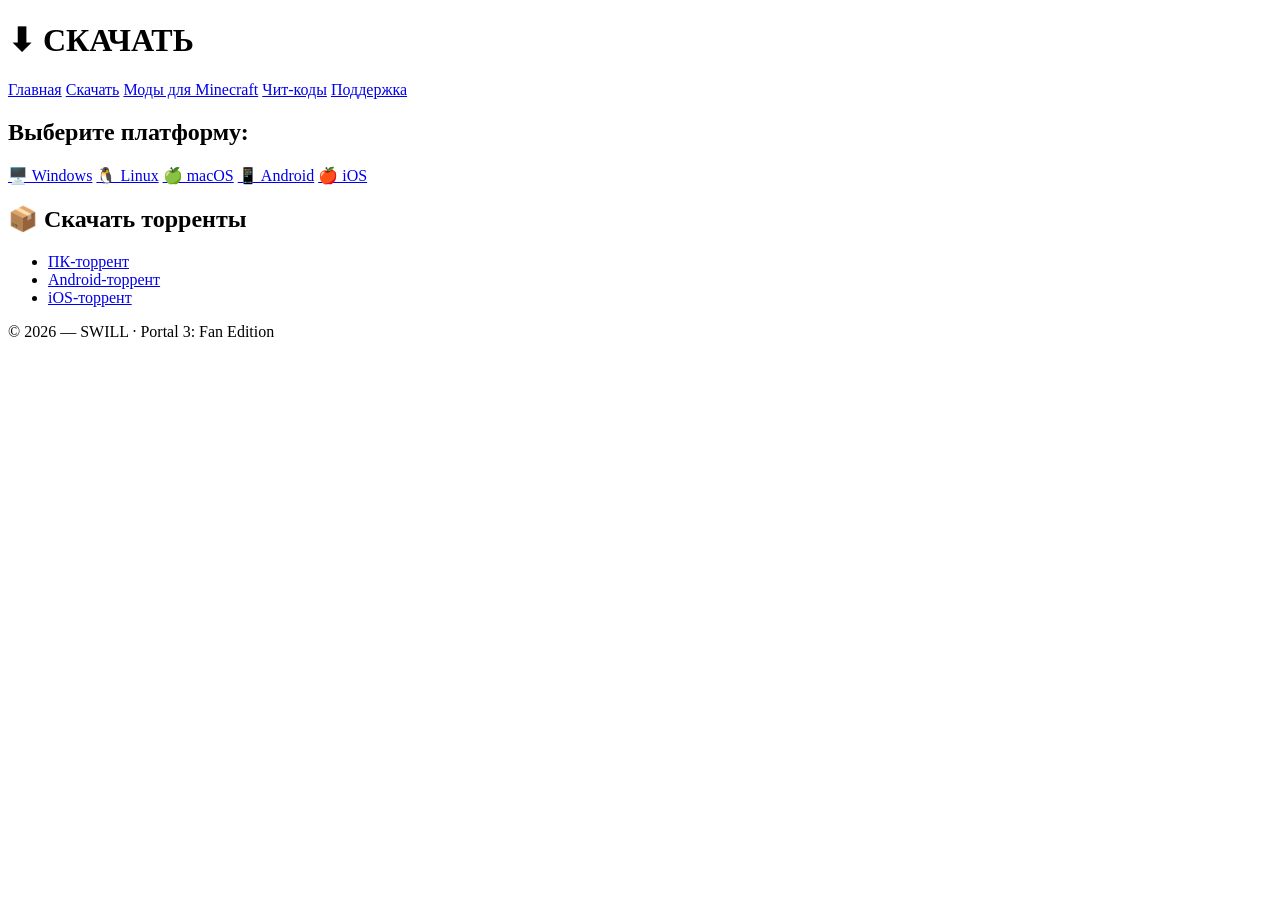
==== download.html @ f4ec0e8f "Create download.html" ====
<!DOCTYPE html>
<html lang="ru">
<head>
    <meta charset="UTF-8">
    <meta name="viewport" content="width=device-width, initial-scale=1.0">
    <title>Скачать Portal 3: Fan Edition</title>
    <link rel="stylesheet" href="style.css">
</head>
<body>
    <div class="container">
        <h1>⬇ СКАЧАТЬ</h1>
        <div class="menu">
            <a href="index.html">Главная</a>
            <a href="download.html">Скачать</a>
            <a href="minecraft.html">Моды для Minecraft</a>
            <a href="cheats.html">Чит-коды</a>
            <a href="support.html">Поддержка</a>
        </div>

        <h2>Выберите платформу:</h2>
        <div class="platforms">
            <a href="#" class="platform">🖥️ Windows</a>
            <a href="#" class="platform">🐧 Linux</a>
            <a href="#" class="platform">🍏 macOS</a>
            <a href="#" class="platform">📱 Android</a>
            <a href="#" class="platform">🍎 iOS</a>
        </div>

        <div class="section">
            <h2>📦 Скачать торренты</h2>
            <ul>
                <li><a href="#">ПК-торрент</a></li>
                <li><a href="#">Android-торрент</a></li>
                <li><a href="#">iOS-торрент</a></li>
            </ul>
        </div>
        <div class="footer">© 2026 — SWILL · Portal 3: Fan Edition</div>
    </div>
</body>
  </html>
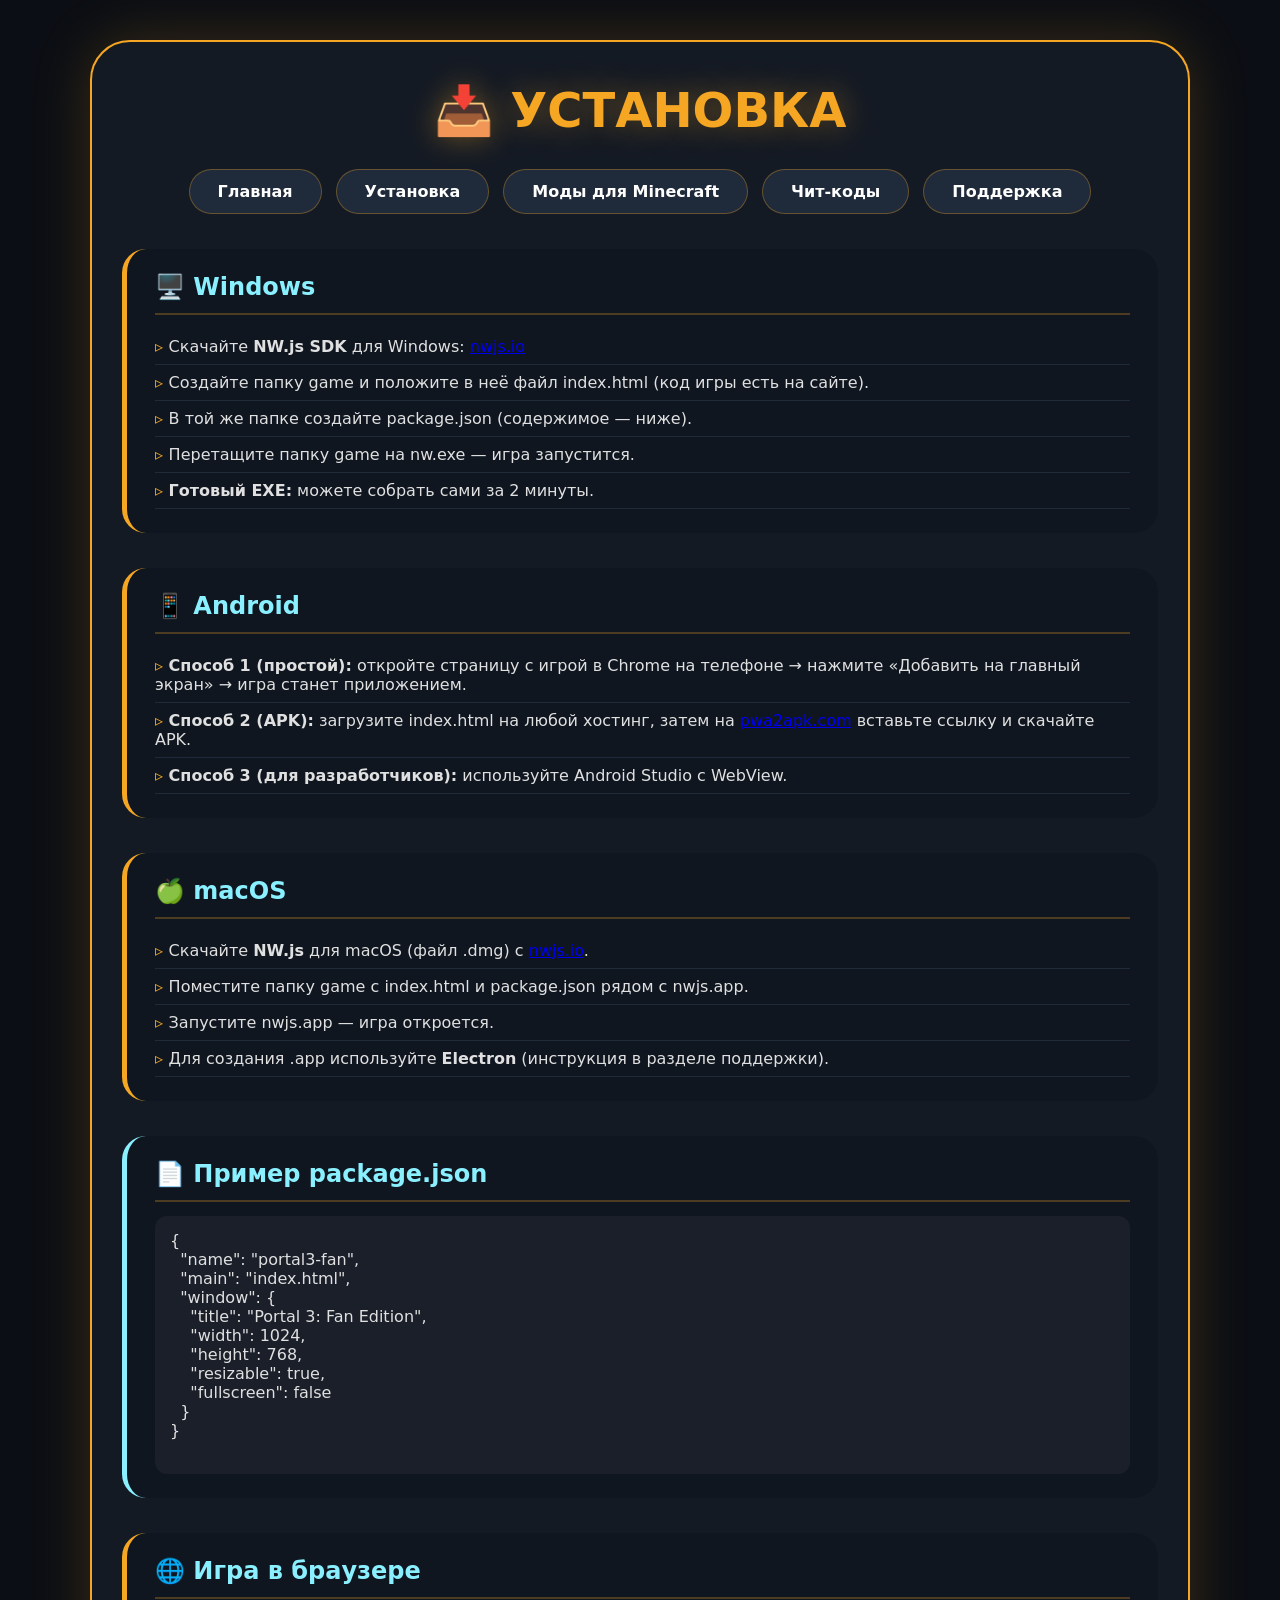
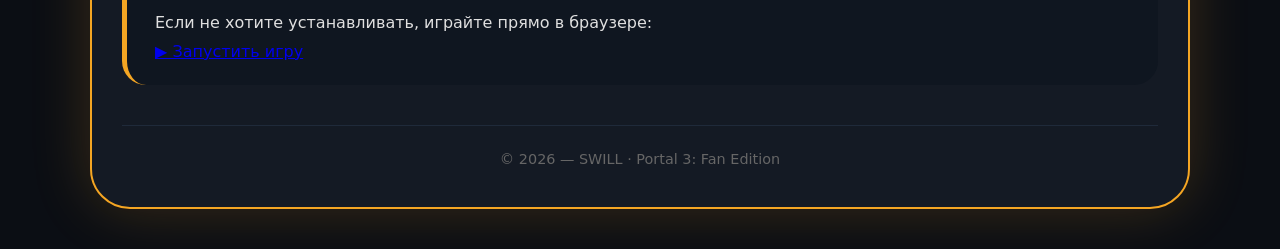
==== commit 08cedb8c: "Create download.html" ====
--- a/download.html
+++ b/download.html
@@ -1,40 +1,76 @@
 <!DOCTYPE html>
 <html lang="ru">
 <head>
-    <meta charset="UTF-8">
-    <meta name="viewport" content="width=device-width, initial-scale=1.0">
-    <title>Скачать Portal 3: Fan Edition</title>
-    <link rel="stylesheet" href="style.css">
+    <meta charset="UTF-8" />
+    <meta name="viewport" content="width=device-width, initial-scale=1.0" />
+    <title>Установка Portal 3: Fan Edition</title>
+    <link rel="stylesheet" href="style.css" />
 </head>
 <body>
-    <div class="container">
-        <h1>⬇ СКАЧАТЬ</h1>
-        <div class="menu">
-            <a href="index.html">Главная</a>
-            <a href="download.html">Скачать</a>
-            <a href="minecraft.html">Моды для Minecraft</a>
-            <a href="cheats.html">Чит-коды</a>
-            <a href="support.html">Поддержка</a>
-        </div>
+<div class="container">
+    <h1>📥 УСТАНОВКА</h1>
+    <div class="menu">
+        <a href="index.html">Главная</a>
+        <a href="download.html">Установка</a>
+        <a href="minecraft.html">Моды для Minecraft</a>
+        <a href="cheats.html">Чит-коды</a>
+        <a href="support.html">Поддержка</a>
+    </div>
 
-        <h2>Выберите платформу:</h2>
-        <div class="platforms">
-            <a href="#" class="platform">🖥️ Windows</a>
-            <a href="#" class="platform">🐧 Linux</a>
-            <a href="#" class="platform">🍏 macOS</a>
-            <a href="#" class="platform">📱 Android</a>
-            <a href="#" class="platform">🍎 iOS</a>
-        </div>
+    <div class="section">
+        <h2>🖥️ Windows</h2>
+        <ul>
+            <li>Скачайте <strong>NW.js SDK</strong> для Windows: <a href="https://nwjs.io" target="_blank">nwjs.io</a></li>
+            <li>Создайте папку <code>game</code> и положите в неё файл <code>index.html</code> (код игры есть на сайте).</li>
+            <li>В той же папке создайте <code>package.json</code> (содержимое — ниже).</li>
+            <li>Перетащите папку <code>game</code> на <code>nw.exe</code> — игра запустится.</li>
+            <li><strong>Готовый EXE:</strong> можете собрать сами за 2 минуты.</li>
+        </ul>
+    </div>
 
-        <div class="section">
-            <h2>📦 Скачать торренты</h2>
-            <ul>
-                <li><a href="#">ПК-торрент</a></li>
-                <li><a href="#">Android-торрент</a></li>
-                <li><a href="#">iOS-торрент</a></li>
-            </ul>
-        </div>
-        <div class="footer">© 2026 — SWILL · Portal 3: Fan Edition</div>
+    <div class="section">
+        <h2>📱 Android</h2>
+        <ul>
+            <li><strong>Способ 1 (простой):</strong> откройте страницу с игрой в Chrome на телефоне → нажмите «Добавить на главный экран» → игра станет приложением.</li>
+            <li><strong>Способ 2 (APK):</strong> загрузите <code>index.html</code> на любой хостинг, затем на <a href="https://pwa2apk.com" target="_blank">pwa2apk.com</a> вставьте ссылку и скачайте APK.</li>
+            <li><strong>Способ 3 (для разработчиков):</strong> используйте Android Studio с WebView.</li>
+        </ul>
     </div>
+
+    <div class="section">
+        <h2>🍏 macOS</h2>
+        <ul>
+            <li>Скачайте <strong>NW.js</strong> для macOS (файл .dmg) с <a href="https://nwjs.io" target="_blank">nwjs.io</a>.</li>
+            <li>Поместите папку <code>game</code> с <code>index.html</code> и <code>package.json</code> рядом с <code>nwjs.app</code>.</li>
+            <li>Запустите <code>nwjs.app</code> — игра откроется.</li>
+            <li>Для создания .app используйте <strong>Electron</strong> (инструкция в разделе поддержки).</li>
+        </ul>
+    </div>
+
+    <div class="section" style="border-left-color: #8af0ff;">
+        <h2>📄 Пример package.json</h2>
+        <pre style="background:#1a1f2a;padding:15px;border-radius:12px;overflow-x:auto;">
+{
+  "name": "portal3-fan",
+  "main": "index.html",
+  "window": {
+    "title": "Portal 3: Fan Edition",
+    "width": 1024,
+    "height": 768,
+    "resizable": true,
+    "fullscreen": false
+  }
+}
+        </pre>
+    </div>
+
+    <div class="section" style="border-left-color: #f5a623;">
+        <h2>🌐 Игра в браузере</h2>
+        <p>Если не хотите устанавливать, играйте прямо в браузере:</p>
+        <p><a href="game.html" class="btn-game" style="display:inline-block;margin-top:10px;">▶ Запустить игру</a></p>
+    </div>
+
+    <div class="footer">© 2026 — SWILL · Portal 3: Fan Edition</div>
+</div>
 </body>
-  </html>
+</html>
--- a/style.css
+++ b/style.css
@@ -0,0 +1,135 @@
+* {
+    margin: 0;
+    padding: 0;
+    box-sizing: border-box;
+    font-family: 'Segoe UI', system-ui, sans-serif;
+}
+body {
+    background: #0b0e14;
+    color: #e0e0e0;
+    display: flex;
+    justify-content: center;
+    padding: 40px 20px;
+}
+.container {
+    max-width: 1100px;
+    width: 100%;
+    background: #141a24;
+    padding: 40px 30px;
+    border-radius: 40px;
+    border: 2px solid #f5a623;
+    box-shadow: 0 0 60px #f5a62333;
+}
+h1 {
+    font-size: 3rem;
+    color: #f5a623;
+    text-shadow: 0 0 30px #f5a62366;
+    text-align: center;
+}
+.sub {
+    color: #8af0ff;
+    text-align: center;
+    font-size: 1.2rem;
+    margin-bottom: 20px;
+}
+.menu {
+    display: flex;
+    flex-wrap: wrap;
+    justify-content: center;
+    gap: 14px;
+    margin: 30px 0 25px 0;
+}
+.menu a {
+    background: #1f2a3a;
+    padding: 12px 28px;
+    border-radius: 60px;
+    color: #fff;
+    text-decoration: none;
+    font-weight: 600;
+    border: 1px solid #f5a62355;
+    transition: 0.25s;
+}
+.menu a:hover {
+    background: #f5a623;
+    color: #0b0e14;
+}
+.btn-download {
+    display: inline-block;
+    background: #f5a623;
+    color: #0b0e14;
+    padding: 18px 56px;
+    border-radius: 80px;
+    font-size: 1.5rem;
+    font-weight: 700;
+    text-decoration: none;
+    margin: 20px auto;
+    box-shadow: 0 0 40px #f5a62377;
+    transition: 0.3s;
+    text-align: center;
+}
+.btn-download:hover {
+    transform: scale(1.05);
+    background: #ffc107;
+}
+.section {
+    background: #0f1620;
+    border-radius: 24px;
+    padding: 24px 28px;
+    margin: 35px 0;
+    border-left: 5px solid #f5a623;
+}
+.section h2 {
+    color: #8af0ff;
+    border-bottom: 2px solid #f5a62344;
+    padding-bottom: 12px;
+    margin-bottom: 14px;
+}
+.section ul {
+    list-style: none;
+    padding: 0;
+}
+.section ul li {
+    padding: 8px 0;
+    border-bottom: 1px solid #1f2a3a;
+}
+.section ul li::before {
+    content: "▹ ";
+    color: #f5a623;
+    font-weight: bold;
+}
+.platforms {
+    display: flex;
+    flex-wrap: wrap;
+    gap: 12px;
+    justify-content: center;
+}
+.platforms a, .platforms span {
+    background: #1f2a3a;
+    padding: 10px 22px;
+    border-radius: 30px;
+    font-size: 1rem;
+    border: 1px solid #f5a62333;
+    text-decoration: none;
+    color: #fff;
+    transition: 0.2s;
+}
+.platforms a:hover {
+    background: #f5a623;
+    color: #0b0e14;
+}
+.footer {
+    margin-top: 40px;
+    color: #666;
+    font-size: 0.9rem;
+    text-align: center;
+    border-top: 1px solid #1f2a3a;
+    padding-top: 25px;
+}
+.footer a {
+    color: #8af0ff;
+    text-decoration: none;
+}
+@media (max-width: 600px) {
+    h1 { font-size: 2.2rem; }
+    .btn-download { font-size: 1.2rem; padding: 14px 30px; }
+}
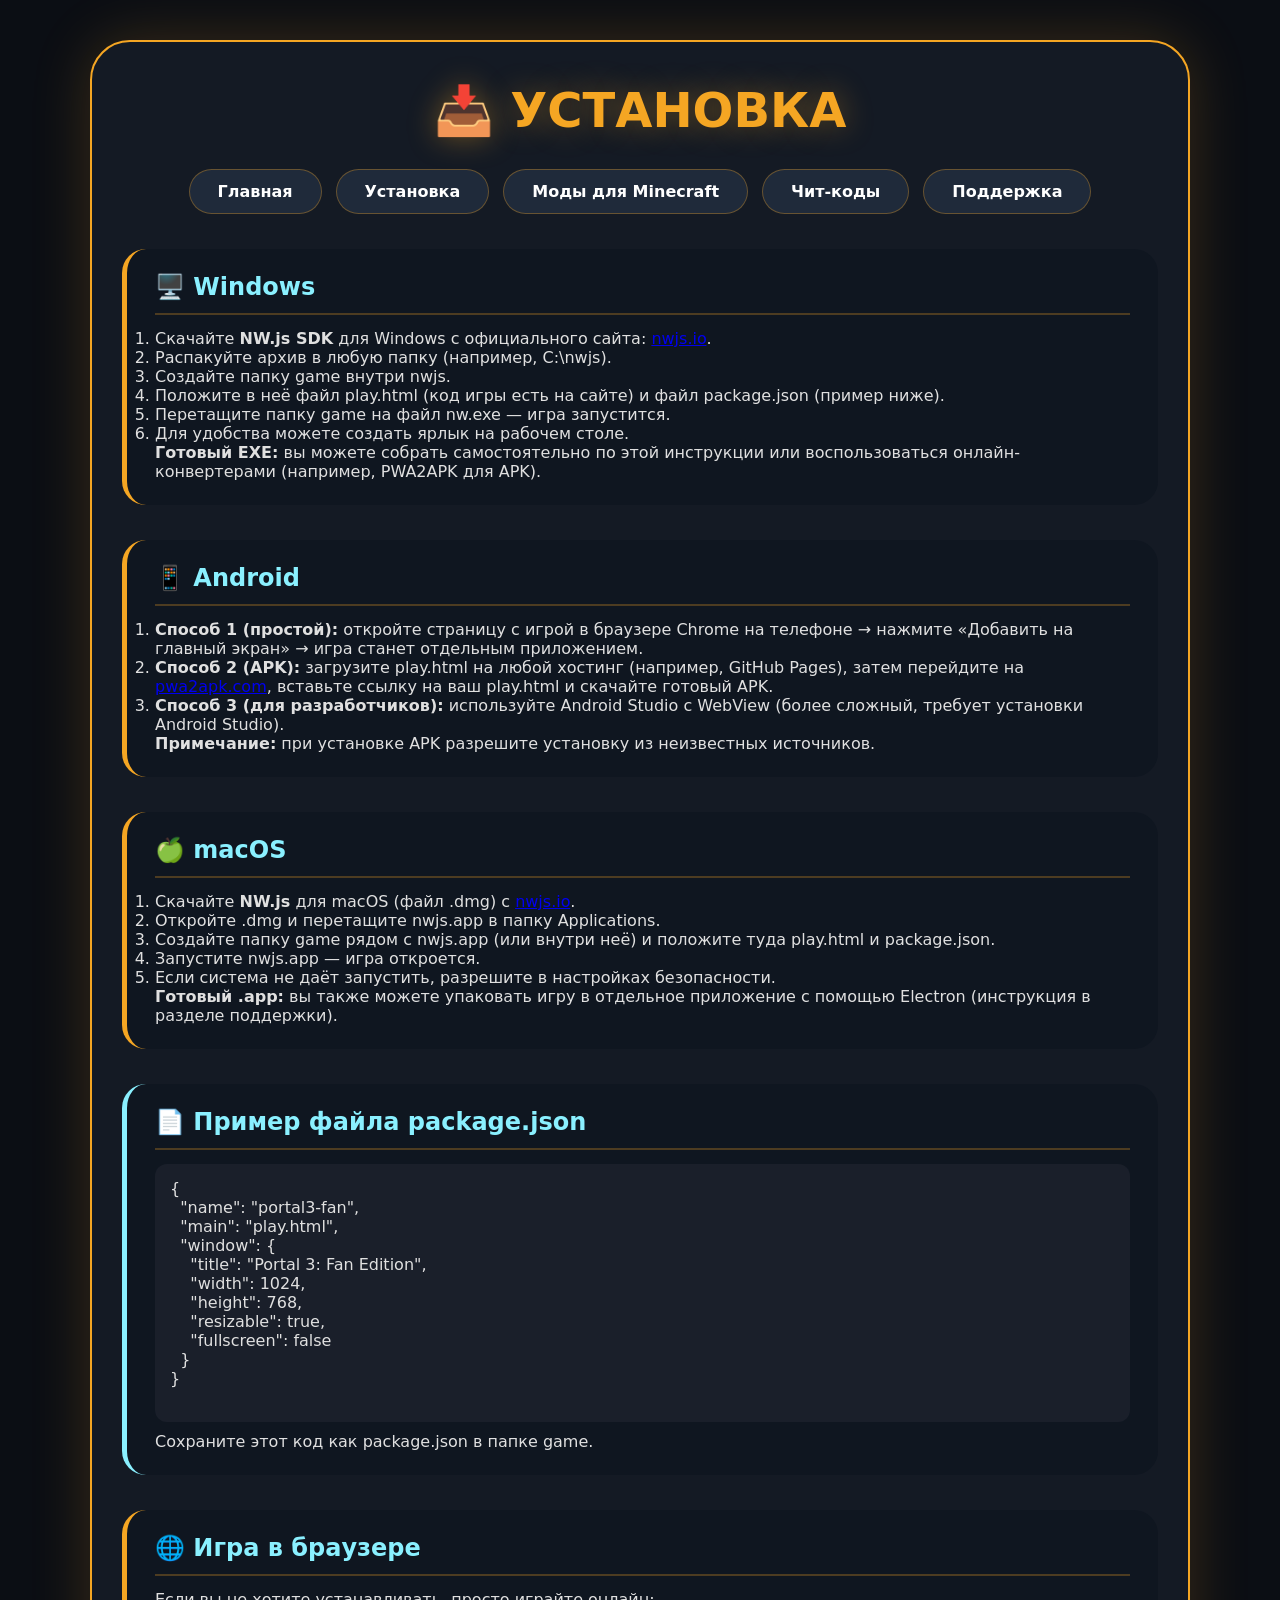
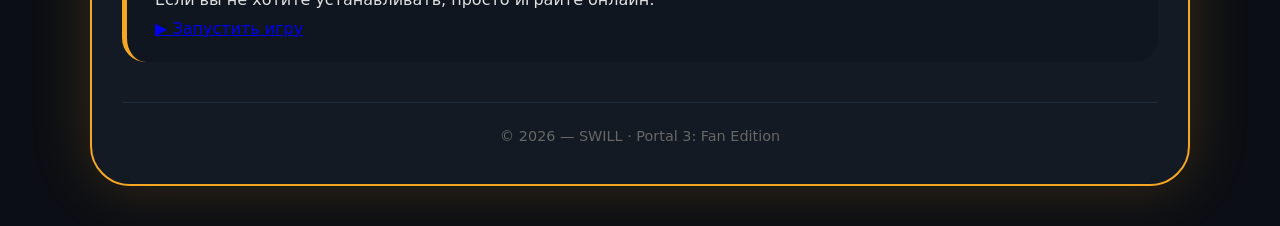
==== commit dbfcebeb: "Create download.html" ====
--- a/download.html
+++ b/download.html
@@ -19,40 +19,45 @@
 
     <div class="section">
         <h2>🖥️ Windows</h2>
-        <ul>
-            <li>Скачайте <strong>NW.js SDK</strong> для Windows: <a href="https://nwjs.io" target="_blank">nwjs.io</a></li>
-            <li>Создайте папку <code>game</code> и положите в неё файл <code>index.html</code> (код игры есть на сайте).</li>
-            <li>В той же папке создайте <code>package.json</code> (содержимое — ниже).</li>
-            <li>Перетащите папку <code>game</code> на <code>nw.exe</code> — игра запустится.</li>
-            <li><strong>Готовый EXE:</strong> можете собрать сами за 2 минуты.</li>
-        </ul>
+        <ol>
+            <li>Скачайте <strong>NW.js SDK</strong> для Windows с официального сайта: <a href="https://nwjs.io" target="_blank">nwjs.io</a>.</li>
+            <li>Распакуйте архив в любую папку (например, <code>C:\nwjs</code>).</li>
+            <li>Создайте папку <code>game</code> внутри <code>nwjs</code>.</li>
+            <li>Положите в неё файл <code>play.html</code> (код игры есть на сайте) и файл <code>package.json</code> (пример ниже).</li>
+            <li>Перетащите папку <code>game</code> на файл <code>nw.exe</code> — игра запустится.</li>
+            <li>Для удобства можете создать ярлык на рабочем столе.</li>
+        </ol>
+        <p><strong>Готовый EXE:</strong> вы можете собрать самостоятельно по этой инструкции или воспользоваться онлайн-конвертерами (например, PWA2APK для APK).</p>
     </div>
 
     <div class="section">
         <h2>📱 Android</h2>
-        <ul>
-            <li><strong>Способ 1 (простой):</strong> откройте страницу с игрой в Chrome на телефоне → нажмите «Добавить на главный экран» → игра станет приложением.</li>
-            <li><strong>Способ 2 (APK):</strong> загрузите <code>index.html</code> на любой хостинг, затем на <a href="https://pwa2apk.com" target="_blank">pwa2apk.com</a> вставьте ссылку и скачайте APK.</li>
-            <li><strong>Способ 3 (для разработчиков):</strong> используйте Android Studio с WebView.</li>
-        </ul>
+        <ol>
+            <li><strong>Способ 1 (простой):</strong> откройте страницу с игрой в браузере Chrome на телефоне → нажмите «Добавить на главный экран» → игра станет отдельным приложением.</li>
+            <li><strong>Способ 2 (APK):</strong> загрузите <code>play.html</code> на любой хостинг (например, GitHub Pages), затем перейдите на <a href="https://pwa2apk.com" target="_blank">pwa2apk.com</a>, вставьте ссылку на ваш <code>play.html</code> и скачайте готовый APK.</li>
+            <li><strong>Способ 3 (для разработчиков):</strong> используйте Android Studio с WebView (более сложный, требует установки Android Studio).</li>
+        </ol>
+        <p><strong>Примечание:</strong> при установке APK разрешите установку из неизвестных источников.</p>
     </div>
 
     <div class="section">
         <h2>🍏 macOS</h2>
-        <ul>
+        <ol>
             <li>Скачайте <strong>NW.js</strong> для macOS (файл .dmg) с <a href="https://nwjs.io" target="_blank">nwjs.io</a>.</li>
-            <li>Поместите папку <code>game</code> с <code>index.html</code> и <code>package.json</code> рядом с <code>nwjs.app</code>.</li>
+            <li>Откройте .dmg и перетащите <code>nwjs.app</code> в папку <code>Applications</code>.</li>
+            <li>Создайте папку <code>game</code> рядом с <code>nwjs.app</code> (или внутри неё) и положите туда <code>play.html</code> и <code>package.json</code>.</li>
             <li>Запустите <code>nwjs.app</code> — игра откроется.</li>
-            <li>Для создания .app используйте <strong>Electron</strong> (инструкция в разделе поддержки).</li>
-        </ul>
+            <li>Если система не даёт запустить, разрешите в настройках безопасности.</li>
+        </ol>
+        <p><strong>Готовый .app:</strong> вы также можете упаковать игру в отдельное приложение с помощью Electron (инструкция в разделе поддержки).</p>
     </div>
 
     <div class="section" style="border-left-color: #8af0ff;">
-        <h2>📄 Пример package.json</h2>
+        <h2>📄 Пример файла package.json</h2>
         <pre style="background:#1a1f2a;padding:15px;border-radius:12px;overflow-x:auto;">
 {
   "name": "portal3-fan",
-  "main": "index.html",
+  "main": "play.html",
   "window": {
     "title": "Portal 3: Fan Edition",
     "width": 1024,
@@ -62,12 +67,13 @@
   }
 }
         </pre>
+        <p style="margin-top:10px;">Сохраните этот код как <code>package.json</code> в папке <code>game</code>.</p>
     </div>
 
     <div class="section" style="border-left-color: #f5a623;">
         <h2>🌐 Игра в браузере</h2>
-        <p>Если не хотите устанавливать, играйте прямо в браузере:</p>
-        <p><a href="game.html" class="btn-game" style="display:inline-block;margin-top:10px;">▶ Запустить игру</a></p>
+        <p>Если вы не хотите устанавливать, просто играйте онлайн:</p>
+        <p><a href="play.html" class="btn-game" style="display:inline-block;margin-top:10px;">▶ Запустить игру</a></p>
     </div>
 
     <div class="footer">© 2026 — SWILL · Portal 3: Fan Edition</div>
